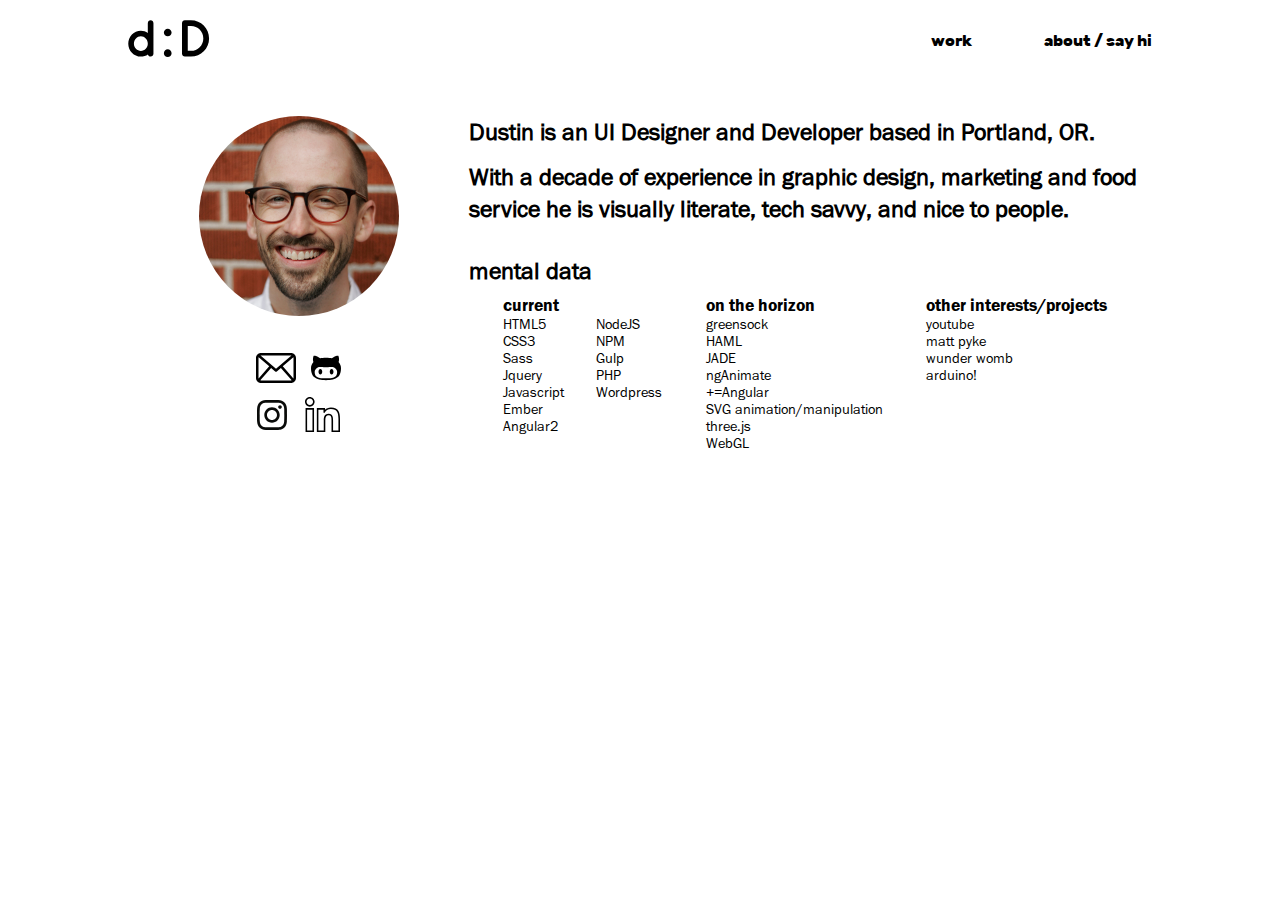
==== about.html @ a1cf2579 "update about text" ====
<!DOCTYPE html>
<html>
  <head>
    <meta charset="utf-8">
    <title></title>
    <link rel="stylesheet" href="css/style.css" media="screen" title="no title" charset="utf-8">
  </head>
  <body>
    <header class="header">
      <div class="container">
        <div class="navbar">
          <a href="index.html">
            <svg class="ddlogo" version="1.1" id="Layer_1" xmlns="http://www.w3.org/2000/svg" xmlns:xlink="http://www.w3.org/1999/xlink" x="0px" y="0px" viewBox="0 0 126 60" enable-background="new 0 0 122 36" xml:space="preserve">
              <g>
              	<path fill="#00000" d="M38.178,50.738c0,2.254-1.866,4.196-4.197,4.196c-2.1,0-3.731-1.476-4.12-3.34
              		c-2.954,2.02-6.685,3.34-10.572,3.34c-10.493,0-18.89-8.861-18.89-19.355c0-10.648,8.396-19.51,18.89-19.51
              		c3.81,0,7.541,1.242,10.417,3.265V4.721c0-2.257,1.865-4.199,4.275-4.199c2.331,0,4.197,1.942,4.197,4.199v30.782c0,0,0,0,0,0.076
              		V50.738z M19.288,24.54c-2.798,0-5.363,1.169-7.307,3.189c-1.943,1.942-3.11,4.741-3.11,7.85c0,2.954,1.167,5.753,3.11,7.697
              		c1.943,2.021,4.509,3.187,7.307,3.187c2.876,0,5.363-1.166,7.307-3.187c1.943-1.944,3.11-4.743,3.11-7.697
              		c0-3.108-1.167-5.907-3.11-7.85C24.651,25.709,22.164,24.54,19.288,24.54z"/>
              	<path fill="#00000" d="M59.561,12.958c3.188,0,5.831,2.645,5.831,5.831s-2.644,5.751-5.831,5.751s-5.752-2.564-5.752-5.751
              		S56.373,12.958,59.561,12.958z M59.561,43.896c3.188,0,5.831,2.645,5.831,5.831s-2.644,5.751-5.831,5.751s-5.752-2.564-5.752-5.751
              		S56.373,43.896,59.561,43.896z"/>
              	<path fill="#00000" d="M81.022,50.66V4.797c0-2.409,1.867-4.275,4.275-4.275h9.174c15.003,0,27.13,12.205,27.13,27.13
              		c0,15.081-12.127,27.283-27.13,27.283h-9.174C82.89,54.935,81.022,52.992,81.022,50.66z M89.65,46.308h4.821
              		c10.26-0.078,18.5-8.318,18.5-18.656c0-10.185-8.24-18.502-18.5-18.502H89.65V46.308z"/>
              </g>
            </svg>
          </a>
          <div class="nav">
            <a href="work.html"><p>work</p></a>
            <a href="about.html"><p>about / say hi</p></a>
          </div>
        </div>
      </div>
    </header>

    <section>
      <div class="container">
          <div class="profile">
            <div class="profile-col-left">
              <div class="headshot">
              </div>
              <div class="contact-icons">

                <!-- ••••Mail Icon•••• -->

                <a href="mailto:hiitsdustindavis@gmail.com">
                  <svg version="1.1" id="Capa_1" xmlns="http://www.w3.org/2000/svg" xmlns:xlink="http://www.w3.org/1999/xlink" x="0px" y="0px"width="40px" height="30px" viewBox="0 128 512 384" enable-background="new 0 128 512 384" xml:space="preserve">
                    <g>
                      <path d="M448,128H64c-35.344,0-64,28.656-64,64v256c0,35.344,28.656,64,64,64h384c35.344,0,64-28.656,64-64V192
                      C512,156.656,483.344,128,448,128z M342.656,298.781l135.469-116.094c0.938,3,1.875,6,1.875,9.313v256
                      c0,2.219-0.844,4.188-1.281,6.281L342.656,298.781z M448,160c2.125,0,4,0.813,6,1.219L256,330.938L58,161.219
                      c2-0.406,3.875-1.219,6-1.219H448z M33.266,454.25C32.828,452.156,32,450.219,32,448V192c0-3.313,0.953-6.313,1.891-9.313
                      L169.313,298.75L33.266,454.25z M64,480c-3.234,0-6.172-0.938-9.125-1.844l138.75-158.563l51.969,44.531
                      C248.578,366.719,252.297,368,256,368s7.422-1.281,10.406-3.875l51.969-44.531l138.75,158.563C454.188,479.062,451.25,480,448,480
                      H64z"/>
                    </g>
                  </svg>
                </a>

                <!-- •••••• GITHUB ICON ••••••• -->
                <a href="https://github.com/hiitsdustindavis" target="_blank">
                  <svg class="github-icon" version="1.1" id="Capa_1" xmlns="http://www.w3.org/2000/svg" xmlns:xlink="http://www.w3.org/1999/xlink" x="0px" y="0px" width="30px" height="30px" viewBox="0 0 512 512" enable-background="new 0 0 512 512" xml:space="preserve">
                    <g>
                      <path d="M0,262.285c0,23.197,2.17,44.188,6.511,62.967c4.339,18.777,10.348,35.092,18.026,48.946
                      c7.678,13.854,17.442,26.039,29.293,36.554c11.85,10.516,24.703,19.112,38.556,25.788c13.853,6.675,29.668,12.099,47.444,16.273
                      c17.776,4.173,35.928,7.094,54.455,8.764c18.527,1.669,38.89,2.503,61.089,2.503c22.366,0,42.813-0.834,61.341-2.503
                      c18.525-1.67,36.721-4.592,54.58-8.764c17.857-4.175,33.756-9.599,47.693-16.273c13.938-6.677,26.873-15.272,38.809-25.788
                      c11.937-10.515,21.781-22.702,29.543-36.554c7.76-13.854,13.812-30.169,18.15-48.946c4.34-18.777,6.51-39.77,6.51-62.967
                      c0-41.395-13.854-77.197-41.559-107.408c1.502-4.006,2.879-8.554,4.131-13.646c1.252-5.091,2.42-12.351,3.504-21.781
                      c1.086-9.432,0.668-20.321-1.252-32.673c-1.918-12.353-5.465-24.953-10.644-37.807l-3.754-0.751
                      c-2.672-0.5-7.055-0.375-13.146,0.376s-13.187,2.253-21.279,4.507c-8.096,2.253-18.527,6.594-31.297,13.02
                      c-12.771,6.426-26.248,14.479-40.437,24.16c-24.366-6.677-57.833-10.016-100.396-10.016c-42.396,0-75.778,3.339-100.147,10.016
                      c-14.188-9.682-27.75-17.734-40.685-24.16C102.106,59.696,91.8,55.355,84.122,53.103c-7.677-2.254-14.855-3.714-21.531-4.382
                      c-6.677-0.668-10.892-0.876-12.644-0.626c-1.752,0.25-3.13,0.543-4.131,0.876c-5.174,12.854-8.721,25.453-10.64,37.807
                      c-1.919,12.352-2.337,23.242-1.252,32.673c1.085,9.43,2.254,16.69,3.505,21.781c1.252,5.092,2.629,9.64,4.131,13.646
                      C13.854,185.088,0,220.89,0,262.285z M62.842,325.127c0-24.035,10.933-46.068,32.798-66.097
                      c6.509-6.012,14.104-10.559,22.783-13.646c8.679-3.089,18.485-4.841,29.418-5.259c10.933-0.417,21.406-0.334,31.421,0.251
                      c10.014,0.584,22.366,1.377,37.054,2.378c14.688,1.002,27.374,1.502,38.056,1.502c10.683,0,23.368-0.5,38.056-1.502
                      c14.689-1.001,27.039-1.794,37.058-2.378c10.014-0.585,20.485-0.668,31.42-0.251c10.934,0.418,20.737,2.17,29.42,5.259
                      c8.678,3.088,16.271,7.635,22.781,13.646c21.864,19.694,32.799,41.728,32.799,66.097c0,14.354-1.795,27.081-5.385,38.182
                      c-3.589,11.103-8.179,20.405-13.771,27.916c-5.592,7.511-13.352,13.896-23.283,19.152c-9.932,5.258-19.61,9.305-29.041,12.146
                      c-9.432,2.837-21.533,5.049-36.305,6.635c-14.773,1.586-27.959,2.546-39.56,2.879c-11.602,0.334-26.33,0.501-44.188,0.501
                      c-17.859,0-32.589-0.167-44.189-0.501c-11.6-0.333-24.787-1.293-39.558-2.879s-26.872-3.798-36.303-6.635
                      c-9.43-2.842-19.111-6.89-29.042-12.146c-9.931-5.257-17.693-11.641-23.284-19.152s-10.182-16.813-13.77-27.916
                      C64.636,352.208,62.842,339.479,62.842,325.127z M320,320.08c0,26.51,14.326,48,32,48s32-21.49,32-48s-14.326-48-32-48
                      S320,293.57,320,320.08z M128,320.08c0,26.51,14.327,48,32,48s32-21.49,32-48s-14.327-48-32-48S128,293.57,128,320.08z"/>
                    </g>
                  </svg>
                </a>

                <!-- ••••INSTAGRAM ICON•••• -->
                <a href="https://www.instagram.com/hiitsdustinavis/">
                  <svg width="30px" height="30px" viewBox="0 0 504 504" version="1.1" xmlns="http://www.w3.org/2000/svg" xmlns:xlink="http://www.w3.org/1999/xlink">
                    <defs>
                      <polygon id="path-1" points="0 503.94 503.841 503.94 503.841 0.159 0 0.159"></polygon>
                    </defs>
                    <g id="glyph-logo_May2016" stroke="none" stroke-width="1" fill="none" fill-rule="evenodd">
                      <g id="Group-3">
                        <mask id="mask-2" fill="white">
                          <use xlink:href="#path-1"></use>
                        </mask>
                        <g id="Clip-2"></g>
                        <path d="M251.921,0.159 C183.503,0.159 174.924,0.449 148.054,1.675 C121.24,2.898 102.927,7.157 86.903,13.385 C70.337,19.822 56.288,28.436 42.282,42.441 C28.277,56.447 19.663,70.496 13.226,87.062 C6.998,103.086 2.739,121.399 1.516,148.213 C0.29,175.083 0,183.662 0,252.08 C0,320.497 0.29,329.076 1.516,355.946 C2.739,382.76 6.998,401.073 13.226,417.097 C19.663,433.663 28.277,447.712 42.282,461.718 C56.288,475.723 70.337,484.337 86.903,490.775 C102.927,497.002 121.24,501.261 148.054,502.484 C174.924,503.71 183.503,504 251.921,504 C320.338,504 328.917,503.71 355.787,502.484 C382.601,501.261 400.914,497.002 416.938,490.775 C433.504,484.337 447.553,475.723 461.559,461.718 C475.564,447.712 484.178,433.663 490.616,417.097 C496.843,401.073 501.102,382.76 502.325,355.946 C503.551,329.076 503.841,320.497 503.841,252.08 C503.841,183.662 503.551,175.083 502.325,148.213 C501.102,121.399 496.843,103.086 490.616,87.062 C484.178,70.496 475.564,56.447 461.559,42.441 C447.553,28.436 433.504,19.822 416.938,13.385 C400.914,7.157 382.601,2.898 355.787,1.675 C328.917,0.449 320.338,0.159 251.921,0.159 L251.921,0.159 Z M251.921,45.55 C319.186,45.55 327.154,45.807 353.718,47.019 C378.28,48.139 391.619,52.243 400.496,55.693 C412.255,60.263 420.647,65.722 429.462,74.538 C438.278,83.353 443.737,91.745 448.307,103.504 C451.757,112.381 455.861,125.72 456.981,150.282 C458.193,176.846 458.45,184.814 458.45,252.08 C458.45,319.345 458.193,327.313 456.981,353.877 C455.861,378.439 451.757,391.778 448.307,400.655 C443.737,412.414 438.278,420.806 429.462,429.621 C420.647,438.437 412.255,443.896 400.496,448.466 C391.619,451.916 378.28,456.02 353.718,457.14 C327.158,458.352 319.191,458.609 251.921,458.609 C184.65,458.609 176.684,458.352 150.123,457.14 C125.561,456.02 112.222,451.916 103.345,448.466 C91.586,443.896 83.194,438.437 74.379,429.621 C65.564,420.806 60.104,412.414 55.534,400.655 C52.084,391.778 47.98,378.439 46.86,353.877 C45.648,327.313 45.391,319.345 45.391,252.08 C45.391,184.814 45.648,176.846 46.86,150.282 C47.98,125.72 52.084,112.381 55.534,103.504 C60.104,91.745 65.563,83.353 74.379,74.538 C83.194,65.722 91.586,60.263 103.345,55.693 C112.222,52.243 125.561,48.139 150.123,47.019 C176.687,45.807 184.655,45.55 251.921,45.55 L251.921,45.55 Z" id="Fill-1" fill="#0A0B09" mask="url(#mask-2)"></path>
                      </g>
                      <path d="M251.921,336.053 C205.543,336.053 167.947,298.457 167.947,252.08 C167.947,205.702 205.543,168.106 251.921,168.106 C298.298,168.106 335.894,205.702 335.894,252.08 C335.894,298.457 298.298,336.053 251.921,336.053 L251.921,336.053 L251.921,336.053 Z M251.921,122.715 C180.474,122.715 122.556,180.633 122.556,252.08 C122.556,323.526 180.474,381.444 251.921,381.444 C323.367,381.444 381.285,323.526 381.285,252.08 C381.285,180.633 323.367,122.715 251.921,122.715 L251.921,122.715 L251.921,122.715 Z" id="Fill-4" fill="#0A0B09"></path>
                      <path d="M416.627,117.604 C416.627,134.3 403.092,147.834 386.396,147.834 C369.701,147.834 356.166,134.3 356.166,117.604 C356.166,100.908 369.701,87.373 386.396,87.373 C403.092,87.373 416.627,100.908 416.627,117.604" id="Fill-5" fill="#0A0B09"></path>
                    </g>
                  </svg>
                </a>


                <a href="https://www.linkedin.com/in/dustin-davis-0392a7a7">
                  <svg version="1.1" id="Capa_1" xmlns="http://www.w3.org/2000/svg" xmlns:xlink="http://www.w3.org/1999/xlink" x="0px" y="0px" width="35px" height="35px" viewBox="0 0 480 480" enable-background="new 0 0 480 480" xml:space="preserve">
                    <g>
                      <path d="M124.05,479.444H7.555V152.463H124.05V479.444z M28.925,458.074h73.752V173.835H28.925V458.074z M65.823,132.054
                      C29.536,132.054,0,102.55,0,66.294C0,30.038,29.536,0.555,65.823,0.555c36.278,0,65.782,29.493,65.782,65.739
                      C131.605,102.562,102.101,132.054,65.823,132.054z M65.823,21.927c-24.513,0-44.453,19.907-44.453,44.367
                      c0,24.481,19.939,44.388,44.453,44.388c24.491,0,44.41-19.919,44.41-44.388C110.233,41.834,90.316,21.927,65.823,21.927z
                      M480,479.444H363.665v-159.28c0-47.668-5.791-70.354-38.735-70.354c-33.328,0-46.312,19-46.312,67.769v161.867H162.326V152.463
                      h112.466v23.135c17.909-16.873,45.052-30.721,80.538-30.721c109.849,0,124.658,79,124.658,156.278v178.29H480z M385.037,458.074
                      h73.593V301.155c0-83.285-17.278-134.907-103.288-134.907c-42.423,0-69.863,23.518-80.473,43.651l-3.004,5.707h-18.432v-41.76
                      h-69.726v284.239h73.55V317.581c0-24.375,0-89.141,67.684-89.141c60.107,0,60.107,59.668,60.107,91.726v137.91h-0.012V458.074z"/>
                    </g>
                  </svg>
                </a>
              </div>
            </div>
            <div class="profile-col-right">
              <div class="bio">
                <h3>Dustin is an UI Designer and Developer based in Portland, OR.</h3>
                <h3>With a decade of experience in graphic design, marketing and food service he is visually literate, tech savvy, and nice to people.</h3>
              </div>

            <h3>mental data</h3>
            <!-- NOTE: hover div background thought images-->
            <div class="mental-data-lists">
              <div class="column-mental">
                <h4>current</h4>
                <ul class="mental-header">
                  <ul>
                    <li>HTML5</li>
                    <li>CSS3</li>
                    <li>Sass</li>
                    <li>Jquery</li>
                    <li>Javascript</li>
                    <li>Ember</li>
                    <li>Angular2</li>
                  </ul>
                  <ul>
                    <li>NodeJS</li>
                    <li>NPM</li>
                    <li>Gulp</li>
                    <li>PHP</li>
                    <li>Wordpress</li>
                  </ul>
                </ul>
              </div>
              <div class="column-mental">
                <h4>on the horizon</h4>
                <ul class="mental-header">
                  <ul>
                    <li>greensock</li>
                    <li>HAML</li>
                    <li>JADE</li>
                    <li>ngAnimate</li>
                    <li>+=Angular</li>
                    <li>SVG animation/manipulation</li>
                    <li>three.js</li>
                    <li>WebGL</li>
                  </ul>
                </div>
                <div class="column-mental">
                  <h4>other interests/projects</h4>
                  <ul class="mental-header">
                    <ul>
                      <li><a href="https://www.youtube.com/watch?v=icruGcSsPp0">youtube</a></li>
                      <li><a href="http://mattpyke.com/">matt pyke</a></li>
                      <li><a href="http://www.wunderwomb.com/">wunder womb</a></li>
                      <li><a href="https://scontent-sea1-1.cdninstagram.com/vp/3345e17b76834228ef8342071a3fd4bb/5AD32382/t50.2886-16/30036890_210257812900646_4652538194476028674_n.mp4">arduino!</li>
                    </ul>
                  </div>
                </div>
                </div>
          </div>
      </div>
    </section>

    <footer>
    </footer>

    <script src="js/jquery-2.2.3.js" type="text/javascript"></script>
    <!-- <script src="js/script.js" type="text/javascript"></script> -->
  </body>
</html>
---- css/style.css ----
* {
  -webkit-box-sizing: border-box;
  -moz-box-sizing: border-box;
  box-sizing: border-box;
  padding: 0;
  margin: 0;
  list-style: none;
  text-decoration: none;
  color: #000000; }

html {
  width: 100vw;
  height: 100vh; }

img {
  width: 100%; }

.container {
  width: 1024px;
  margin: 0 auto; }
  @media (min-width: 768px) and (max-width: 1023px) {
    .container {
      width: 90vw; } }
  @media (min-width: 320px) and (max-width: 767px) {
    .container {
      width: 100vw; } }

.flex-wrapper {
  display: flex; }

@font-face {
  font-family: "Rubik Bold";
  src: url("../font/rubik/Rubik-Bold.ttf"); }
@font-face {
  font-family: "Franklin Book";
  src: url("../font/franklin-gothic/franklingothic-book.otf"); }
@font-face {
  font-family: "Franklin Demi";
  src: url("../font/franklin-gothic/franklingothic-demi.otf"); }
h1 {
  font-family: "Rubik Bold";
  font-size: 4rem;
  line-height: 5.5rem; }

h2 {
  font-family: "Rubik Bold";
  font-size: 2rem; }

h3 {
  font-family: "Franklin Book";
  font-size: 1.5rem; }

h4 {
  font-family: "Franklin Demi";
  font-size: 1.1rem; }

p {
  font-family: "Franklin Book";
  font-size: 0.9rem; }

strong {
  font-family: "Rubik Bold";
  font-size: 0.9rem; }

li {
  font-family: "Franklin Book";
  font-size: 0.9rem; }
  li a:hover {
    background: #F8E71C; }

a {
  transition: all 0.2s ease-in-out; }
  a:hover {
    transform: translateY(-0.2rem); }

.yellow-highlight {
  background: #F8E71C; }

header {
  min-height: 80px;
  padding: 1rem;
  width: 100%;
  display: flex;
  align-items: center;
  position: fixed;
  top: 0;
  background: white;
  transition: all 0.3s ease-in-out;
  z-index: 2; }

.hidden {
  transform: translateY(-100%); }

.navbar {
  display: flex;
  justify-content: space-between;
  width: 100%;
  height: 100%;
  align-items: center;
  z-index: 10; }

.ddlogo {
  width: auto;
  height: 2.5rem;
  display: flex;
  align-items: center;
  z-index: 10; }
  @media (min-width: 768px) and (max-width: 1023px) {
    .ddlogo {
      height: 5rem; } }
  @media (min-width: 320px) and (max-width: 767px) {
    .ddlogo {
      height: 5rem; } }

.nav {
  display: flex;
  justify-content: flex-end;
  width: 70%;
  height: 100%;
  z-index: 11; }
  .nav a {
    margin-left: 10%;
    z-index: 10; }
    .nav a p {
      font-family: "Rubik Bold";
      font-size: 1rem; }
      @media (min-width: 768px) and (max-width: 1023px) {
        .nav a p {
          font-size: 1.5rem; } }
      @media (min-width: 320px) and (max-width: 767px) {
        .nav a p {
          font-size: 2.5rem; } }

section {
  position: relative;
  height: 80vh;
  width: 100%;
  top: 80px; }

.splash-bg-hi {
  position: absolute;
  width: 100%;
  height: 90%;
  display: flex;
  justify-content: center;
  align-items: center;
  z-index: -10; }

.splash-heading {
  position: absolute;
  left: 50%;
  top: 20vh; }
  @media (min-width: 1024px) {
    .splash-heading {
      margin-left: -400px; } }
  @media (min-width: 768px) and (max-width: 1023px) {
    .splash-heading {
      margin-left: -350px; }
      .splash-heading h1 {
        font-size: 3.45rem; } }
  @media (min-width: 320px) and (max-width: 767px) {
    .splash-heading {
      margin-left: -160px; }
      .splash-heading h1 {
        font-size: 2.5rem;
        line-height: 3rem;
        margin-bottom: 1rem;
        top: 20vh; } }

.profile {
  display: flex;
  width: 100%;
  margin: 4vh auto 8vh auto; }
  @media (min-width: 320px) and (max-width: 767px) {
    .profile {
      flex-direction: column; } }
  @media (min-width: 768px) and (max-width: 1023px) {
    .profile {
      flex-direction: column; } }

.profile-col-left {
  display: flex;
  align-items: center;
  flex-direction: column;
  flex: 1; }

.profile-col-right {
  display: flex;
  flex-direction: column;
  flex: 2; }

.headshot {
  width: 200px;
  height: 200px;
  background-size: contain;
  background-image: url("../img/dustin_headshot_400x400.jpg");
  background-repeat: no-repeat;
  border-radius: 100%;
  margin-bottom: 1rem; }
  @media (min-width: 320px) and (max-width: 767px) {
    .headshot {
      width: 300px;
      height: 300px; } }
  @media (min-width: 768px) and (max-width: 1023px) {
    .headshot {
      width: 300px;
      height: 300px; } }

.bio {
  margin-bottom: 2rem; }
  .bio h3 {
    line-height: 2rem; }
    .bio h3:last-of-type {
      margin-top: 0.8rem; }

.contact-icons {
  display: flex;
  justify-content: space-around;
  align-items: center;
  flex-wrap: wrap;
  width: 100px;
  margin-top: 1rem; }
  .contact-icons svg {
    margin: 5px; }
  @media (min-width: 320px) and (max-width: 767px) {
    .contact-icons {
      flex-wrap: nowrap;
      width: 50%; } }
  @media (min-width: 768px) and (max-width: 1023px) {
    .contact-icons {
      flex-wrap: nowrap;
      width: 25%; } }

.mental-data-lists {
  display: flex;
  justify-content: space-between;
  width: 90%;
  margin: 0.5rem auto 0 auto; }
  @media (min-width: 320px) and (max-width: 767px) {
    .mental-data-lists {
      flex-direction: column; }
      .mental-data-lists ul {
        margin-bottom: 0.5rem; } }

.column-mental {
  display: flex;
  flex-direction: column;
  align-content: space-between; }
  @media (min-width: 320px) and (max-width: 767px) {
    .column-mental {
      width: 100%; } }

.mental-header {
  display: flex; }
  .mental-header ul {
    margin-right: 2rem; }

.projects-nav {
  width: 20%;
  margin-top: 80px; }
  .projects-nav ul {
    position: fixed;
    color: red; }
    .projects-nav ul li {
      font-size: 1rem; }
  @media (min-width: 768px) and (max-width: 1023px) {
    .projects-nav {
      display: none; } }
  @media (min-width: 320px) and (max-width: 767px) {
    .projects-nav {
      display: none; } }

.projects {
  width: 80%; }
  @media (min-width: 768px) and (max-width: 1023px) {
    .projects {
      width: 100%; } }
  @media (min-width: 320px) and (max-width: 767px) {
    .projects {
      width: 100%; } }

.desktop-mock {
  margin-bottom: 6rem;
  width: 100%; }
  .desktop-mock img {
    margin-bottom: 2rem;
    box-shadow: 2px 4px 8px 0px rgba(0, 0, 0, 0.3); }
  .desktop-mock h2 {
    margin-bottom: 1rem; }
  .desktop-mock p {
    margin-bottom: 0.8rem;
    margin: 0 0 0.8rem 1rem; }

.project-header {
  display: flex;
  width: 100%; }

.project-links {
  display: flex;
  justify-content: space-between;
  align-items: baseline;
  width: 80px;
  margin-left: 2rem; }

.project-details {
  display: flex;
  margin-bottom: 1rem; }

.project-description {
  width: 60%;
  margin: 0 1rem 0 0; }

.project-util {
  width: 30%;
  height: auto; }
  .project-util h4 {
    border-top: 2px solid black;
    border-bottom: 2px solid black;
    padding: 0.3rem 0.5rem;
    color: black;
    width: 100%;
    text-align: center;
    margin-bottom: 0.8rem; }
  .project-util ul {
    margin: 0 1rem; }
    .project-util ul li {
      margin: 0.3rem 0; }

.collab img {
  margin-bottom: 2rem; }

#invision-collab {
  margin-top: -100px;
  margin-left: calc(50% - 250px); }

/* Slider */
.slick-slider {
  position: relative;
  display: block;
  box-sizing: border-box;
  -webkit-touch-callout: none;
  -webkit-user-select: none;
  -khtml-user-select: none;
  -moz-user-select: none;
  -ms-user-select: none;
  user-select: none;
  -ms-touch-action: pan-y;
  touch-action: pan-y;
  -webkit-tap-highlight-color: transparent; }

.slick-list {
  position: relative;
  overflow: hidden;
  display: block;
  margin: 0;
  padding: 0; }
  .slick-list:focus {
    outline: none; }
  .slick-list.dragging {
    cursor: pointer;
    cursor: hand; }

.slick-slider .slick-track,
.slick-slider .slick-list {
  -webkit-transform: translate3d(0, 0, 0);
  -moz-transform: translate3d(0, 0, 0);
  -ms-transform: translate3d(0, 0, 0);
  -o-transform: translate3d(0, 0, 0);
  transform: translate3d(0, 0, 0); }

.slick-track {
  position: relative;
  left: 0;
  top: 0;
  display: block; }
  .slick-track:before, .slick-track:after {
    content: "";
    display: table; }
  .slick-track:after {
    clear: both; }
  .slick-loading .slick-track {
    visibility: hidden; }

.slick-slide {
  float: left;
  height: 100%;
  min-height: 1px;
  display: none; }
  [dir="rtl"] .slick-slide {
    float: right; }
  .slick-slide img {
    display: block; }
  .slick-slide.slick-loading img {
    display: none; }
  .slick-slide.dragging img {
    pointer-events: none; }
  .slick-initialized .slick-slide {
    display: block; }
  .slick-loading .slick-slide {
    visibility: hidden; }
  .slick-vertical .slick-slide {
    display: block;
    height: auto;
    border: 1px solid transparent; }

.slick-arrow.slick-hidden {
  display: none; }

.splash-animations {
  position: absolute;
  width: 100%;
  height: 100vh;
  overflow: hidden; }

.squigglemouth {
  animation: 20s fall-big infinite;
  position: absolute;
  top: -400px;
  left: 60vw;
  z-index: 3; }

.totem {
  animation: 20s fall 8s infinite;
  position: absolute;
  left: 50vw;
  top: -200px;
  z-index: 3; }

.orange-mindpath {
  animation: 30s fall 6s infinite;
  position: absolute;
  top: -300px;
  left: 80vw;
  z-index: 3; }

.moutheye {
  animation: 18s fall 4s infinite;
  position: absolute;
  top: -300px;
  left: 30vw;
  z-index: 3; }

.palmtree {
  animation: 14s fall infinite;
  position: absolute;
  top: -300px;
  left: 5vw;
  z-index: 3; }

.cactus {
  animation: 24s fall 10s infinite;
  position: absolute;
  top: -300px;
  left: 25vw;
  z-index: 3; }

@keyframes fall {
  0% {
    transform: translateY(-200px); }
  100% {
    transform: translateY(calc(100vh + 800px));
    display: hidden; } }
@keyframes fall-big {
  0% {
    transform: translateY(-1000px); }
  100% {
    transform: translateY(calc(100vh + 600px)); } }
@keyframes spin {
  100% {
    transform: rotateZ(1080deg); } }

/*# sourceMappingURL=style.css.map */
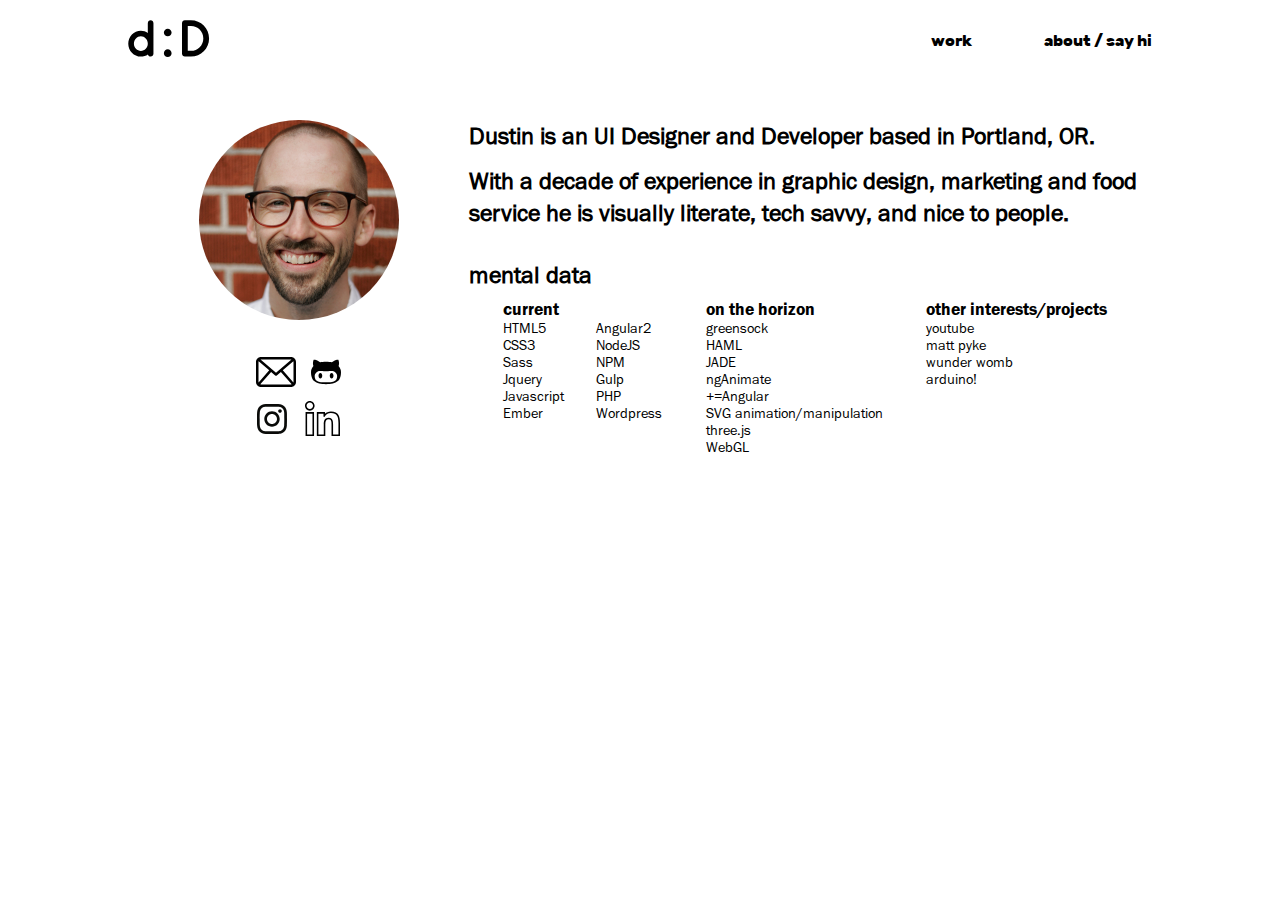
==== commit 8eb38052: "update about text" ====
--- a/about.html
+++ b/about.html
@@ -91,7 +91,7 @@
                 </a>
 
                 <!-- ••••INSTAGRAM ICON•••• -->
-                <a href="https://www.instagram.com/hiitsdustinavis/">
+                <a href="https://www.instagram.com/hiitsdustindavis/">
                   <svg width="30px" height="30px" viewBox="0 0 504 504" version="1.1" xmlns="http://www.w3.org/2000/svg" xmlns:xlink="http://www.w3.org/1999/xlink">
                     <defs>
                       <polygon id="path-1" points="0 503.94 503.841 503.94 503.841 0.159 0 0.159"></polygon>
@@ -146,9 +146,9 @@
                     <li>Jquery</li>
                     <li>Javascript</li>
                     <li>Ember</li>
-                    <li>Angular2</li>
                   </ul>
                   <ul>
+                    <li>Angular2</li>
                     <li>NodeJS</li>
                     <li>NPM</li>
                     <li>Gulp</li>
--- a/css/style.css
+++ b/css/style.css
@@ -135,7 +135,7 @@
   position: relative;
   height: 80vh;
   width: 100%;
-  top: 80px; }
+  margin-top: 120px; }
 
 .splash-bg-hi {
   position: absolute;
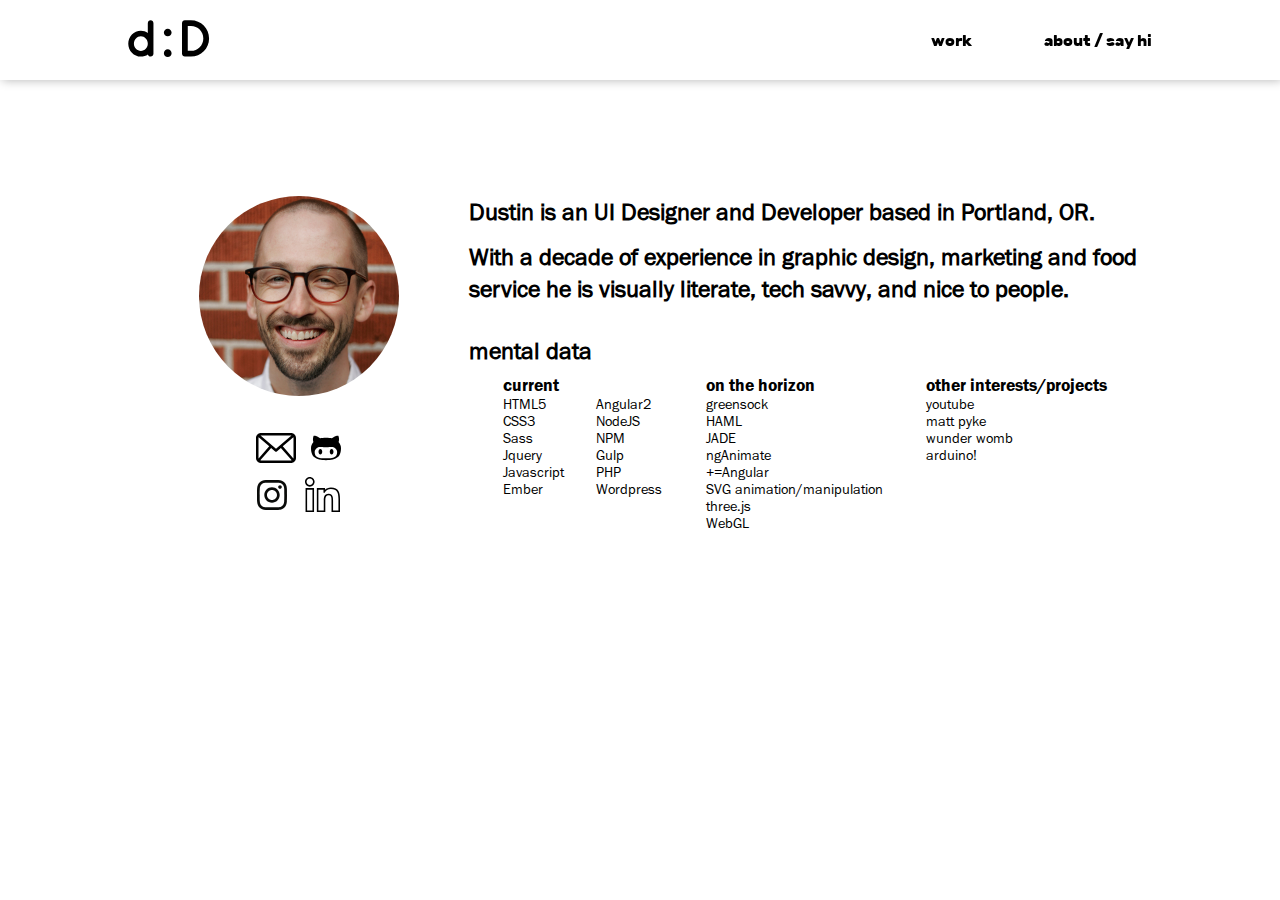
==== commit 6ce29c3e: "refactor project animation to fade instead of scroll" ====
--- a/about.html
+++ b/about.html
@@ -2,7 +2,7 @@
 <html>
   <head>
     <meta charset="utf-8">
-    <title></title>
+    <title>About</title>
     <link rel="stylesheet" href="css/style.css" media="screen" title="no title" charset="utf-8">
   </head>
   <body>
@@ -190,7 +190,7 @@
     <footer>
     </footer>
 
-    <script src="js/jquery-2.2.3.js" type="text/javascript"></script>
+    <script src="js/jquery-3.3.1.js" type="text/javascript"></script>
     <!-- <script src="js/script.js" type="text/javascript"></script> -->
   </body>
 </html>
--- a/css/style.css
+++ b/css/style.css
@@ -86,7 +86,8 @@
   top: 0;
   background: white;
   transition: all 0.3s ease-in-out;
-  z-index: 2; }
+  z-index: 2;
+  box-shadow: 2px 0px 10px 0px rgba(0, 0, 0, 0.3); }
 
 .hidden {
   transform: translateY(-100%); }
@@ -135,7 +136,7 @@
   position: relative;
   height: 80vh;
   width: 100%;
-  margin-top: 120px; }
+  padding-top: 10rem; }
 
 .splash-bg-hi {
   position: absolute;
@@ -147,25 +148,16 @@
   z-index: -10; }
 
 .splash-heading {
-  position: absolute;
-  left: 50%;
-  top: 20vh; }
-  @media (min-width: 1024px) {
-    .splash-heading {
-      margin-left: -400px; } }
-  @media (min-width: 768px) and (max-width: 1023px) {
-    .splash-heading {
-      margin-left: -350px; }
-      .splash-heading h1 {
-        font-size: 3.45rem; } }
-  @media (min-width: 320px) and (max-width: 767px) {
-    .splash-heading {
-      margin-left: -160px; }
-      .splash-heading h1 {
-        font-size: 2.5rem;
-        line-height: 3rem;
-        margin-bottom: 1rem;
-        top: 20vh; } }
+  margin-top: 5rem; }
+  @media (min-width: 768px) and (max-width: 1023px) {
+    .splash-heading h1 {
+      font-size: 3.45rem; } }
+  @media (min-width: 320px) and (max-width: 767px) {
+    .splash-heading h1 {
+      font-size: 2.5rem;
+      line-height: 3rem;
+      margin-bottom: 1rem;
+      top: 20vh; } }
 
 .profile {
   display: flex;
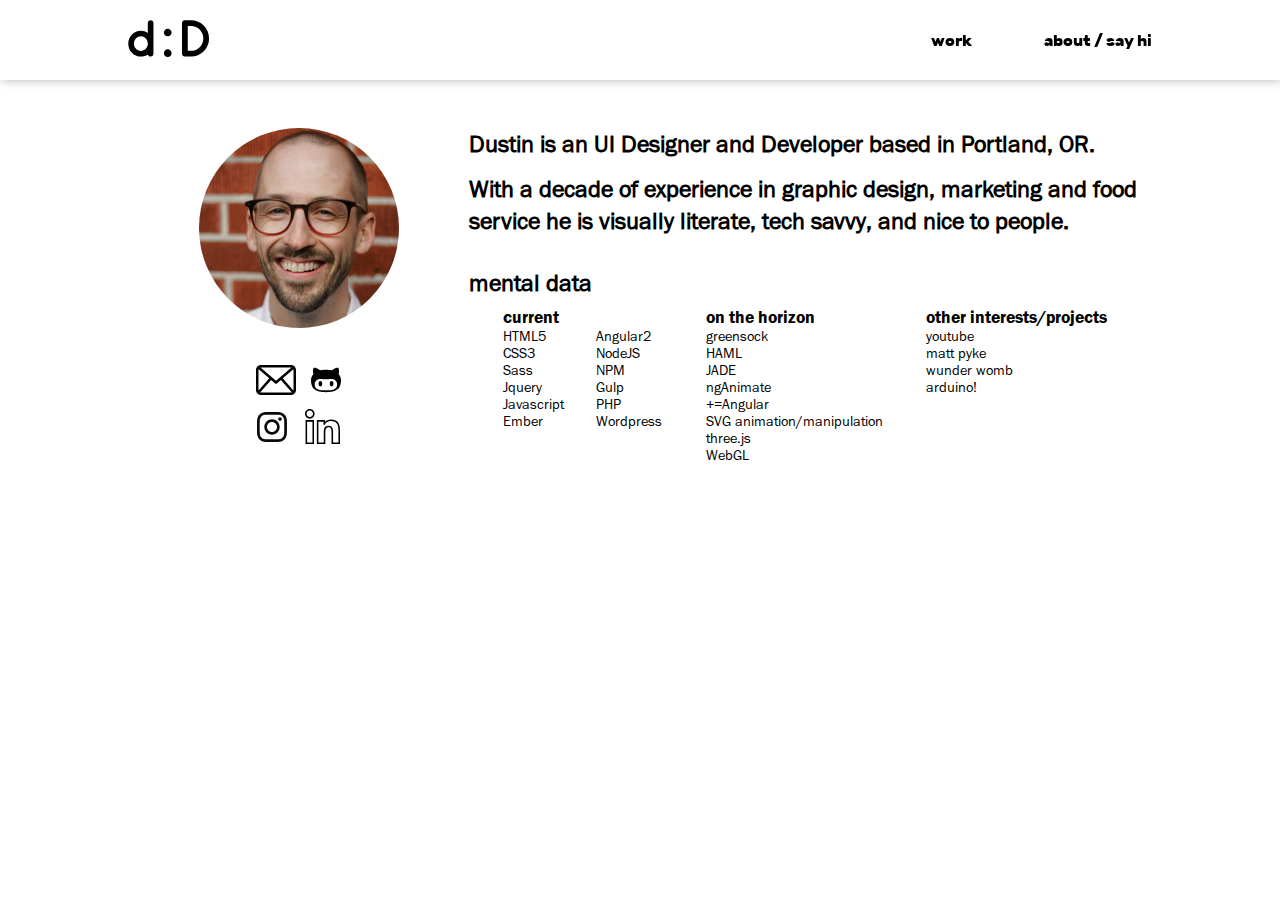
==== commit 8bde753b: "finish refactor project animation by fixing header" ====
--- a/about.html
+++ b/about.html
@@ -5,7 +5,7 @@
     <title>About</title>
     <link rel="stylesheet" href="css/style.css" media="screen" title="no title" charset="utf-8">
   </head>
-  <body>
+  <body class="about">
     <header class="header">
       <div class="container">
         <div class="navbar">
--- a/css/style.css
+++ b/css/style.css
@@ -86,7 +86,7 @@
   top: 0;
   background: white;
   transition: all 0.3s ease-in-out;
-  z-index: 2;
+  z-index: 3;
   box-shadow: 2px 0px 10px 0px rgba(0, 0, 0, 0.3); }
 
 .hidden {
@@ -135,8 +135,12 @@
 section {
   position: relative;
   height: 80vh;
-  width: 100%;
-  padding-top: 10rem; }
+  width: 100%; }
+  .about section {
+    height: auto;
+    margin-top: 8rem; }
+  .home section {
+    padding-top: 8rem; }
 
 .splash-bg-hi {
   position: absolute;
@@ -249,7 +253,7 @@
 
 .projects-nav {
   width: 20%;
-  margin-top: 80px; }
+  margin-top: 8rem; }
   .projects-nav ul {
     position: fixed;
     color: red; }
@@ -272,7 +276,6 @@
       width: 100%; } }
 
 .desktop-mock {
-  margin-bottom: 6rem;
   width: 100%; }
   .desktop-mock img {
     margin-bottom: 2rem;
@@ -285,6 +288,7 @@
 
 .project-header {
   display: flex;
+  padding-top: 8rem;
   width: 100%; }
 
 .project-links {
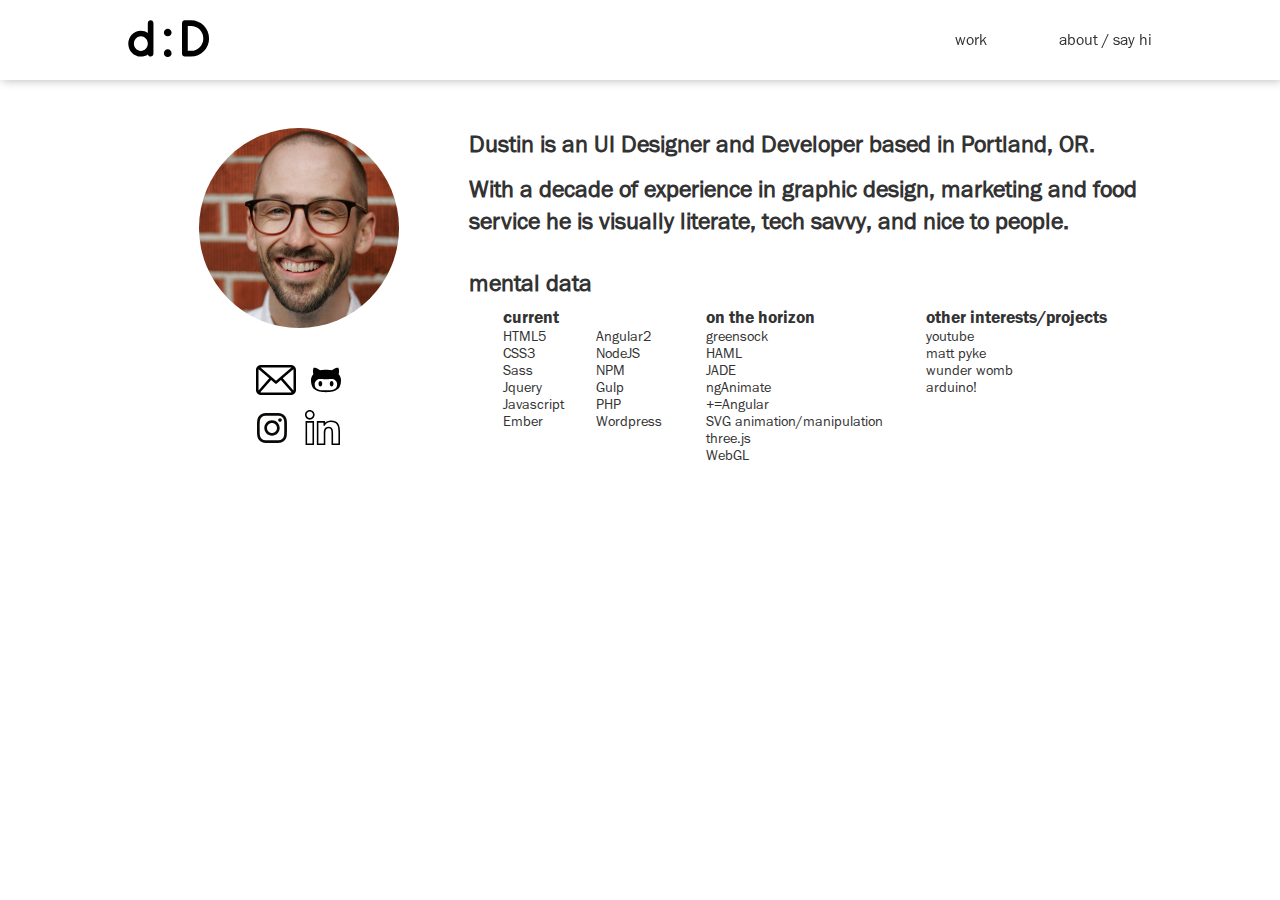
==== commit 5643d6fd: "add print styling and style cv" ====
--- a/about.html
+++ b/about.html
@@ -28,8 +28,8 @@
             </svg>
           </a>
           <div class="nav">
-            <a href="work.html"><p>work</p></a>
-            <a href="about.html"><p>about / say hi</p></a>
+            <p><a href="work.html">work</a></p>
+            <p><a href="about.html">about / say hi</a></p>
           </div>
         </div>
       </div>
--- a/css/style.css
+++ b/css/style.css
@@ -6,7 +6,8 @@
   margin: 0;
   list-style: none;
   text-decoration: none;
-  color: #000000; }
+  color: #333;
+  font-family: "Franklin Book"; }
 
 html {
   width: 100vw;
@@ -65,6 +66,8 @@
 li {
   font-family: "Franklin Book";
   font-size: 0.9rem; }
+  li a .active {
+    background: #F8E71C; }
   li a:hover {
     background: #F8E71C; }
 
@@ -88,6 +91,9 @@
   transition: all 0.3s ease-in-out;
   z-index: 3;
   box-shadow: 2px 0px 10px 0px rgba(0, 0, 0, 0.3); }
+  @media print {
+    header {
+      display: none; } }
 
 .hidden {
   transform: translateY(-100%); }
@@ -119,18 +125,19 @@
   width: 70%;
   height: 100%;
   z-index: 11; }
-  .nav a {
-    margin-left: 10%;
-    z-index: 10; }
-    .nav a p {
-      font-family: "Rubik Bold";
-      font-size: 1rem; }
-      @media (min-width: 768px) and (max-width: 1023px) {
-        .nav a p {
-          font-size: 1.5rem; } }
-      @media (min-width: 320px) and (max-width: 767px) {
-        .nav a p {
-          font-size: 2.5rem; } }
+  .nav p {
+    font-family: "Rubik Bold";
+    font-size: 1rem;
+    margin-left: 10%; }
+    @media (min-width: 768px) and (max-width: 1023px) {
+      .nav p {
+        font-size: 1.5rem; } }
+    @media (min-width: 320px) and (max-width: 767px) {
+      .nav p {
+        font-size: 2.5rem; } }
+    .nav p a {
+      z-index: 10;
+      display: block; }
 
 section {
   position: relative;
@@ -141,6 +148,13 @@
     margin-top: 8rem; }
   .home section {
     padding-top: 8rem; }
+  .cv section {
+    margin-top: 8rem; }
+    @media print {
+      .cv section {
+        margin-top: 0px;
+        padding-top: 0px;
+        height: 100vh; } }
 
 .splash-bg-hi {
   position: absolute;
@@ -255,8 +269,7 @@
   width: 20%;
   margin-top: 8rem; }
   .projects-nav ul {
-    position: fixed;
-    color: red; }
+    position: fixed; }
     .projects-nav ul li {
       font-size: 1rem; }
   @media (min-width: 768px) and (max-width: 1023px) {
@@ -297,6 +310,9 @@
   align-items: baseline;
   width: 80px;
   margin-left: 2rem; }
+  .project-links .fa {
+    font-size: 1.5rem;
+    padding-top: 0.25rem; }
 
 .project-details {
   display: flex;
@@ -313,12 +329,13 @@
     border-top: 2px solid black;
     border-bottom: 2px solid black;
     padding: 0.3rem 0.5rem;
-    color: black;
+    color: #333;
     width: 100%;
     text-align: center;
     margin-bottom: 0.8rem; }
   .project-util ul {
-    margin: 0 1rem; }
+    width: 50%;
+    float: left; }
     .project-util ul li {
       margin: 0.3rem 0; }
 
@@ -328,6 +345,32 @@
 #invision-collab {
   margin-top: -100px;
   margin-left: calc(50% - 250px); }
+
+.cv h4 {
+  margin-top: 2rem;
+  margin-bottom: 0.75rem;
+  font-family: "Rubik";
+  text-transform: lowercase;
+  background: #fcf498;
+  width: fit-content;
+  padding: 0.25rem 0.5rem;
+  margin-left: -0.5rem; }
+.cv ul {
+  margin-bottom: 1.5rem; }
+.cv strong {
+  font-family: "Franklin Demi";
+  padding-bottom: 0.25rem;
+  display: block; }
+.cv .row {
+  display: flex; }
+.cv .col-4 {
+  width: 33%; }
+  .cv .col-4 ul {
+    margin-bottom: 0rem; }
+.cv .col-2 {
+  width: 50%; }
+.cv .ddlogo {
+  width: 100px; }
 
 /* Slider */
 .slick-slider {
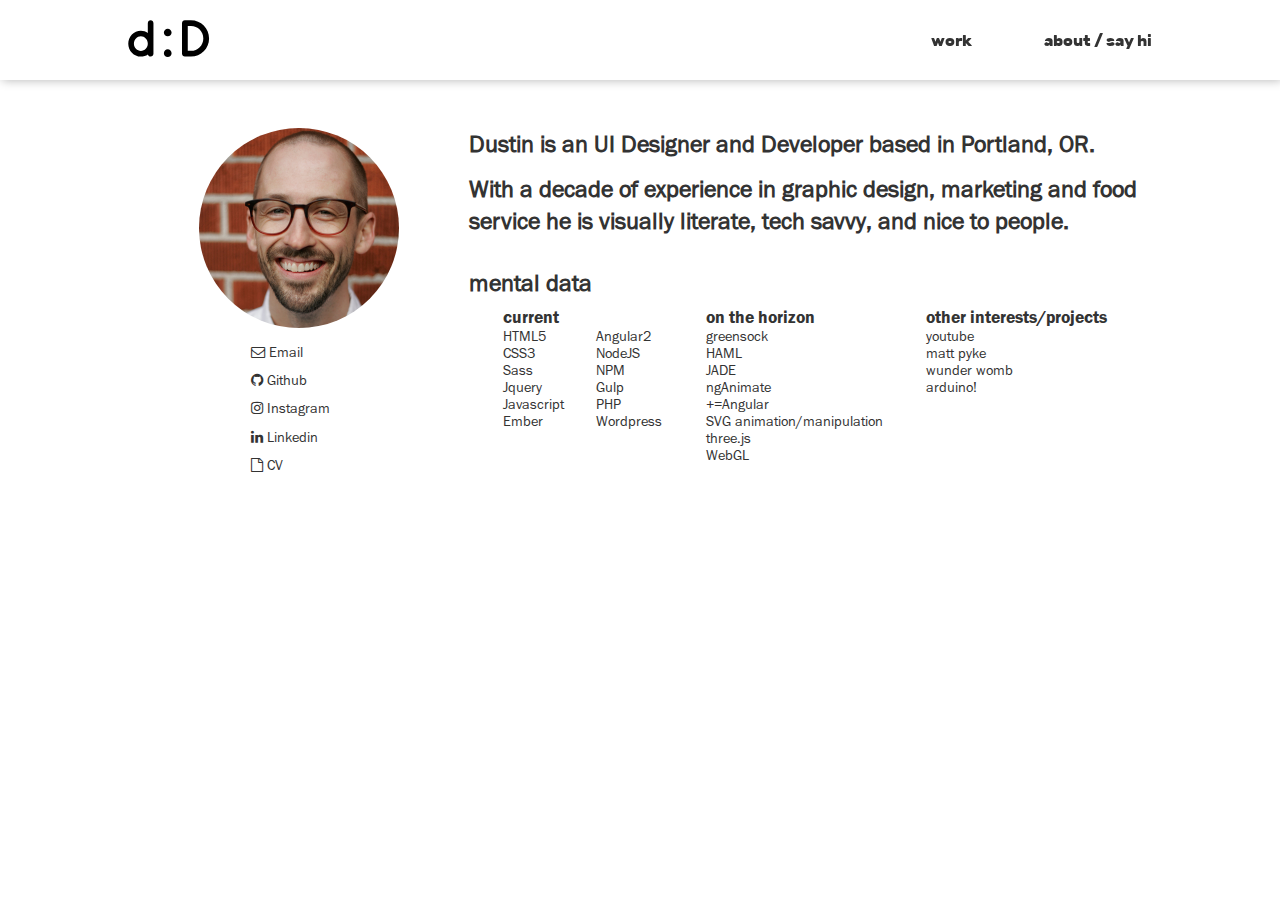
==== commit 9f54b865: "finish cv and about styling responsive and print" ====
--- a/about.html
+++ b/about.html
@@ -4,6 +4,7 @@
     <meta charset="utf-8">
     <title>About</title>
     <link rel="stylesheet" href="css/style.css" media="screen" title="no title" charset="utf-8">
+    <link rel="stylesheet" href="css/vendor/font-awesome.min.css" media="screen" title="no title" charset="utf-8">
   </head>
   <body class="about">
     <header class="header">
@@ -41,90 +42,14 @@
             <div class="profile-col-left">
               <div class="headshot">
               </div>
-              <div class="contact-icons">
-
-                <!-- ••••Mail Icon•••• -->
-
-                <a href="mailto:hiitsdustindavis@gmail.com">
-                  <svg version="1.1" id="Capa_1" xmlns="http://www.w3.org/2000/svg" xmlns:xlink="http://www.w3.org/1999/xlink" x="0px" y="0px"width="40px" height="30px" viewBox="0 128 512 384" enable-background="new 0 128 512 384" xml:space="preserve">
-                    <g>
-                      <path d="M448,128H64c-35.344,0-64,28.656-64,64v256c0,35.344,28.656,64,64,64h384c35.344,0,64-28.656,64-64V192
-                      C512,156.656,483.344,128,448,128z M342.656,298.781l135.469-116.094c0.938,3,1.875,6,1.875,9.313v256
-                      c0,2.219-0.844,4.188-1.281,6.281L342.656,298.781z M448,160c2.125,0,4,0.813,6,1.219L256,330.938L58,161.219
-                      c2-0.406,3.875-1.219,6-1.219H448z M33.266,454.25C32.828,452.156,32,450.219,32,448V192c0-3.313,0.953-6.313,1.891-9.313
-                      L169.313,298.75L33.266,454.25z M64,480c-3.234,0-6.172-0.938-9.125-1.844l138.75-158.563l51.969,44.531
-                      C248.578,366.719,252.297,368,256,368s7.422-1.281,10.406-3.875l51.969-44.531l138.75,158.563C454.188,479.062,451.25,480,448,480
-                      H64z"/>
-                    </g>
-                  </svg>
-                </a>
-
-                <!-- •••••• GITHUB ICON ••••••• -->
-                <a href="https://github.com/hiitsdustindavis" target="_blank">
-                  <svg class="github-icon" version="1.1" id="Capa_1" xmlns="http://www.w3.org/2000/svg" xmlns:xlink="http://www.w3.org/1999/xlink" x="0px" y="0px" width="30px" height="30px" viewBox="0 0 512 512" enable-background="new 0 0 512 512" xml:space="preserve">
-                    <g>
-                      <path d="M0,262.285c0,23.197,2.17,44.188,6.511,62.967c4.339,18.777,10.348,35.092,18.026,48.946
-                      c7.678,13.854,17.442,26.039,29.293,36.554c11.85,10.516,24.703,19.112,38.556,25.788c13.853,6.675,29.668,12.099,47.444,16.273
-                      c17.776,4.173,35.928,7.094,54.455,8.764c18.527,1.669,38.89,2.503,61.089,2.503c22.366,0,42.813-0.834,61.341-2.503
-                      c18.525-1.67,36.721-4.592,54.58-8.764c17.857-4.175,33.756-9.599,47.693-16.273c13.938-6.677,26.873-15.272,38.809-25.788
-                      c11.937-10.515,21.781-22.702,29.543-36.554c7.76-13.854,13.812-30.169,18.15-48.946c4.34-18.777,6.51-39.77,6.51-62.967
-                      c0-41.395-13.854-77.197-41.559-107.408c1.502-4.006,2.879-8.554,4.131-13.646c1.252-5.091,2.42-12.351,3.504-21.781
-                      c1.086-9.432,0.668-20.321-1.252-32.673c-1.918-12.353-5.465-24.953-10.644-37.807l-3.754-0.751
-                      c-2.672-0.5-7.055-0.375-13.146,0.376s-13.187,2.253-21.279,4.507c-8.096,2.253-18.527,6.594-31.297,13.02
-                      c-12.771,6.426-26.248,14.479-40.437,24.16c-24.366-6.677-57.833-10.016-100.396-10.016c-42.396,0-75.778,3.339-100.147,10.016
-                      c-14.188-9.682-27.75-17.734-40.685-24.16C102.106,59.696,91.8,55.355,84.122,53.103c-7.677-2.254-14.855-3.714-21.531-4.382
-                      c-6.677-0.668-10.892-0.876-12.644-0.626c-1.752,0.25-3.13,0.543-4.131,0.876c-5.174,12.854-8.721,25.453-10.64,37.807
-                      c-1.919,12.352-2.337,23.242-1.252,32.673c1.085,9.43,2.254,16.69,3.505,21.781c1.252,5.092,2.629,9.64,4.131,13.646
-                      C13.854,185.088,0,220.89,0,262.285z M62.842,325.127c0-24.035,10.933-46.068,32.798-66.097
-                      c6.509-6.012,14.104-10.559,22.783-13.646c8.679-3.089,18.485-4.841,29.418-5.259c10.933-0.417,21.406-0.334,31.421,0.251
-                      c10.014,0.584,22.366,1.377,37.054,2.378c14.688,1.002,27.374,1.502,38.056,1.502c10.683,0,23.368-0.5,38.056-1.502
-                      c14.689-1.001,27.039-1.794,37.058-2.378c10.014-0.585,20.485-0.668,31.42-0.251c10.934,0.418,20.737,2.17,29.42,5.259
-                      c8.678,3.088,16.271,7.635,22.781,13.646c21.864,19.694,32.799,41.728,32.799,66.097c0,14.354-1.795,27.081-5.385,38.182
-                      c-3.589,11.103-8.179,20.405-13.771,27.916c-5.592,7.511-13.352,13.896-23.283,19.152c-9.932,5.258-19.61,9.305-29.041,12.146
-                      c-9.432,2.837-21.533,5.049-36.305,6.635c-14.773,1.586-27.959,2.546-39.56,2.879c-11.602,0.334-26.33,0.501-44.188,0.501
-                      c-17.859,0-32.589-0.167-44.189-0.501c-11.6-0.333-24.787-1.293-39.558-2.879s-26.872-3.798-36.303-6.635
-                      c-9.43-2.842-19.111-6.89-29.042-12.146c-9.931-5.257-17.693-11.641-23.284-19.152s-10.182-16.813-13.77-27.916
-                      C64.636,352.208,62.842,339.479,62.842,325.127z M320,320.08c0,26.51,14.326,48,32,48s32-21.49,32-48s-14.326-48-32-48
-                      S320,293.57,320,320.08z M128,320.08c0,26.51,14.327,48,32,48s32-21.49,32-48s-14.327-48-32-48S128,293.57,128,320.08z"/>
-                    </g>
-                  </svg>
-                </a>
-
-                <!-- ••••INSTAGRAM ICON•••• -->
-                <a href="https://www.instagram.com/hiitsdustindavis/">
-                  <svg width="30px" height="30px" viewBox="0 0 504 504" version="1.1" xmlns="http://www.w3.org/2000/svg" xmlns:xlink="http://www.w3.org/1999/xlink">
-                    <defs>
-                      <polygon id="path-1" points="0 503.94 503.841 503.94 503.841 0.159 0 0.159"></polygon>
-                    </defs>
-                    <g id="glyph-logo_May2016" stroke="none" stroke-width="1" fill="none" fill-rule="evenodd">
-                      <g id="Group-3">
-                        <mask id="mask-2" fill="white">
-                          <use xlink:href="#path-1"></use>
-                        </mask>
-                        <g id="Clip-2"></g>
-                        <path d="M251.921,0.159 C183.503,0.159 174.924,0.449 148.054,1.675 C121.24,2.898 102.927,7.157 86.903,13.385 C70.337,19.822 56.288,28.436 42.282,42.441 C28.277,56.447 19.663,70.496 13.226,87.062 C6.998,103.086 2.739,121.399 1.516,148.213 C0.29,175.083 0,183.662 0,252.08 C0,320.497 0.29,329.076 1.516,355.946 C2.739,382.76 6.998,401.073 13.226,417.097 C19.663,433.663 28.277,447.712 42.282,461.718 C56.288,475.723 70.337,484.337 86.903,490.775 C102.927,497.002 121.24,501.261 148.054,502.484 C174.924,503.71 183.503,504 251.921,504 C320.338,504 328.917,503.71 355.787,502.484 C382.601,501.261 400.914,497.002 416.938,490.775 C433.504,484.337 447.553,475.723 461.559,461.718 C475.564,447.712 484.178,433.663 490.616,417.097 C496.843,401.073 501.102,382.76 502.325,355.946 C503.551,329.076 503.841,320.497 503.841,252.08 C503.841,183.662 503.551,175.083 502.325,148.213 C501.102,121.399 496.843,103.086 490.616,87.062 C484.178,70.496 475.564,56.447 461.559,42.441 C447.553,28.436 433.504,19.822 416.938,13.385 C400.914,7.157 382.601,2.898 355.787,1.675 C328.917,0.449 320.338,0.159 251.921,0.159 L251.921,0.159 Z M251.921,45.55 C319.186,45.55 327.154,45.807 353.718,47.019 C378.28,48.139 391.619,52.243 400.496,55.693 C412.255,60.263 420.647,65.722 429.462,74.538 C438.278,83.353 443.737,91.745 448.307,103.504 C451.757,112.381 455.861,125.72 456.981,150.282 C458.193,176.846 458.45,184.814 458.45,252.08 C458.45,319.345 458.193,327.313 456.981,353.877 C455.861,378.439 451.757,391.778 448.307,400.655 C443.737,412.414 438.278,420.806 429.462,429.621 C420.647,438.437 412.255,443.896 400.496,448.466 C391.619,451.916 378.28,456.02 353.718,457.14 C327.158,458.352 319.191,458.609 251.921,458.609 C184.65,458.609 176.684,458.352 150.123,457.14 C125.561,456.02 112.222,451.916 103.345,448.466 C91.586,443.896 83.194,438.437 74.379,429.621 C65.564,420.806 60.104,412.414 55.534,400.655 C52.084,391.778 47.98,378.439 46.86,353.877 C45.648,327.313 45.391,319.345 45.391,252.08 C45.391,184.814 45.648,176.846 46.86,150.282 C47.98,125.72 52.084,112.381 55.534,103.504 C60.104,91.745 65.563,83.353 74.379,74.538 C83.194,65.722 91.586,60.263 103.345,55.693 C112.222,52.243 125.561,48.139 150.123,47.019 C176.687,45.807 184.655,45.55 251.921,45.55 L251.921,45.55 Z" id="Fill-1" fill="#0A0B09" mask="url(#mask-2)"></path>
-                      </g>
-                      <path d="M251.921,336.053 C205.543,336.053 167.947,298.457 167.947,252.08 C167.947,205.702 205.543,168.106 251.921,168.106 C298.298,168.106 335.894,205.702 335.894,252.08 C335.894,298.457 298.298,336.053 251.921,336.053 L251.921,336.053 L251.921,336.053 Z M251.921,122.715 C180.474,122.715 122.556,180.633 122.556,252.08 C122.556,323.526 180.474,381.444 251.921,381.444 C323.367,381.444 381.285,323.526 381.285,252.08 C381.285,180.633 323.367,122.715 251.921,122.715 L251.921,122.715 L251.921,122.715 Z" id="Fill-4" fill="#0A0B09"></path>
-                      <path d="M416.627,117.604 C416.627,134.3 403.092,147.834 386.396,147.834 C369.701,147.834 356.166,134.3 356.166,117.604 C356.166,100.908 369.701,87.373 386.396,87.373 C403.092,87.373 416.627,100.908 416.627,117.604" id="Fill-5" fill="#0A0B09"></path>
-                    </g>
-                  </svg>
-                </a>
-
-
-                <a href="https://www.linkedin.com/in/dustin-davis-0392a7a7">
-                  <svg version="1.1" id="Capa_1" xmlns="http://www.w3.org/2000/svg" xmlns:xlink="http://www.w3.org/1999/xlink" x="0px" y="0px" width="35px" height="35px" viewBox="0 0 480 480" enable-background="new 0 0 480 480" xml:space="preserve">
-                    <g>
-                      <path d="M124.05,479.444H7.555V152.463H124.05V479.444z M28.925,458.074h73.752V173.835H28.925V458.074z M65.823,132.054
-                      C29.536,132.054,0,102.55,0,66.294C0,30.038,29.536,0.555,65.823,0.555c36.278,0,65.782,29.493,65.782,65.739
-                      C131.605,102.562,102.101,132.054,65.823,132.054z M65.823,21.927c-24.513,0-44.453,19.907-44.453,44.367
-                      c0,24.481,19.939,44.388,44.453,44.388c24.491,0,44.41-19.919,44.41-44.388C110.233,41.834,90.316,21.927,65.823,21.927z
-                      M480,479.444H363.665v-159.28c0-47.668-5.791-70.354-38.735-70.354c-33.328,0-46.312,19-46.312,67.769v161.867H162.326V152.463
-                      h112.466v23.135c17.909-16.873,45.052-30.721,80.538-30.721c109.849,0,124.658,79,124.658,156.278v178.29H480z M385.037,458.074
-                      h73.593V301.155c0-83.285-17.278-134.907-103.288-134.907c-42.423,0-69.863,23.518-80.473,43.651l-3.004,5.707h-18.432v-41.76
-                      h-69.726v284.239h73.55V317.581c0-24.375,0-89.141,67.684-89.141c60.107,0,60.107,59.668,60.107,91.726v137.91h-0.012V458.074z"/>
-                    </g>
-                  </svg>
-                </a>
+              <div class="contact-info">
+                <ul>
+                  <li><a href="mailto:hiitsdustindavis@gmail.com"><i class="fa fa-envelope-o"target="_blank"></i> Email</a></li>
+                  <li><a href="https://github.com/hiitsdustindavis" target="_blank"><i class="fa fa-github"target="_blank"></i> Github</a></li>
+                  <li><a href="https://www.instagram.com/hiitsdustindavis/"><i class="fa fa-instagram"target="_blank"></i> Instagram</a></li>
+                  <li><a href="https://www.linkedin.com/in/dustin-davis-0392a7a7"><i class="fa fa-linkedin"target="_blank"></i> Linkedin</a></li>
+                  <li><a href="https://www.hiitsdustindavis/cv.html"><i class="fa fa-file-o"target="_blank"></i> CV</a></li>
+                </ul>
               </div>
             </div>
             <div class="profile-col-right">
@@ -178,7 +103,7 @@
                       <li><a href="https://www.youtube.com/watch?v=icruGcSsPp0">youtube</a></li>
                       <li><a href="http://mattpyke.com/">matt pyke</a></li>
                       <li><a href="http://www.wunderwomb.com/">wunder womb</a></li>
-                      <li><a href="https://scontent-sea1-1.cdninstagram.com/vp/3345e17b76834228ef8342071a3fd4bb/5AD32382/t50.2886-16/30036890_210257812900646_4652538194476028674_n.mp4">arduino!</li>
+                      <li><a href="https://www.instagram.com/p/BhLX3Mhhjj2/">arduino!</li>
                     </ul>
                   </div>
                 </div>
--- a/css/style.css
+++ b/css/style.css
@@ -28,6 +28,12 @@
 
 .flex-wrapper {
   display: flex; }
+
+a.button {
+  padding: 0.35rem 0.6rem;
+  border-radius: 2px;
+  background: #333;
+  color: white; }
 
 @font-face {
   font-family: "Rubik Bold";
@@ -126,7 +132,6 @@
   height: 100%;
   z-index: 11; }
   .nav p {
-    font-family: "Rubik Bold";
     font-size: 1rem;
     margin-left: 10%; }
     @media (min-width: 768px) and (max-width: 1023px) {
@@ -136,6 +141,7 @@
       .nav p {
         font-size: 2.5rem; } }
     .nav p a {
+      font-family: "Rubik Bold";
       z-index: 10;
       display: block; }
 
@@ -223,23 +229,14 @@
     .bio h3:last-of-type {
       margin-top: 0.8rem; }
 
-.contact-icons {
-  display: flex;
-  justify-content: space-around;
-  align-items: center;
-  flex-wrap: wrap;
-  width: 100px;
-  margin-top: 1rem; }
-  .contact-icons svg {
-    margin: 5px; }
-  @media (min-width: 320px) and (max-width: 767px) {
-    .contact-icons {
-      flex-wrap: nowrap;
-      width: 50%; } }
-  @media (min-width: 768px) and (max-width: 1023px) {
-    .contact-icons {
-      flex-wrap: nowrap;
-      width: 25%; } }
+.contact-info ul {
+  margin-bottom: 2rem; }
+  .contact-info ul li {
+    margin-bottom: 0.7rem;
+    margin-right: 1rem; }
+    @media (min-width: 768px) and (max-width: 1023px) {
+      .contact-info ul li {
+        display: inline; } }
 
 .mental-data-lists {
   display: flex;
@@ -363,14 +360,38 @@
   display: block; }
 .cv .row {
   display: flex; }
+  @media (min-width: 320px) and (max-width: 767px) {
+    .cv .row {
+      flex-direction: column; } }
+  @media print {
+    .cv .row {
+      flex-direction: row; } }
 .cv .col-4 {
   width: 33%; }
+  @media (min-width: 320px) and (max-width: 767px) {
+    .cv .col-4 {
+      margin-bottom: 1rem; } }
   .cv .col-4 ul {
     margin-bottom: 0rem; }
 .cv .col-2 {
   width: 50%; }
 .cv .ddlogo {
   width: 100px; }
+.cv .print-show {
+  display: none; }
+  @media print {
+    .cv .print-show {
+      display: block; } }
+.cv .cv-header {
+  display: flex;
+  align-items: center;
+  justify-content: space-between; }
+@media (min-width: 768px) and (max-width: 1023px) {
+  .cv a.button.print {
+    display: none; } }
+@media print {
+  .cv a.button.print {
+    display: none; } }
 
 /* Slider */
 .slick-slider {
